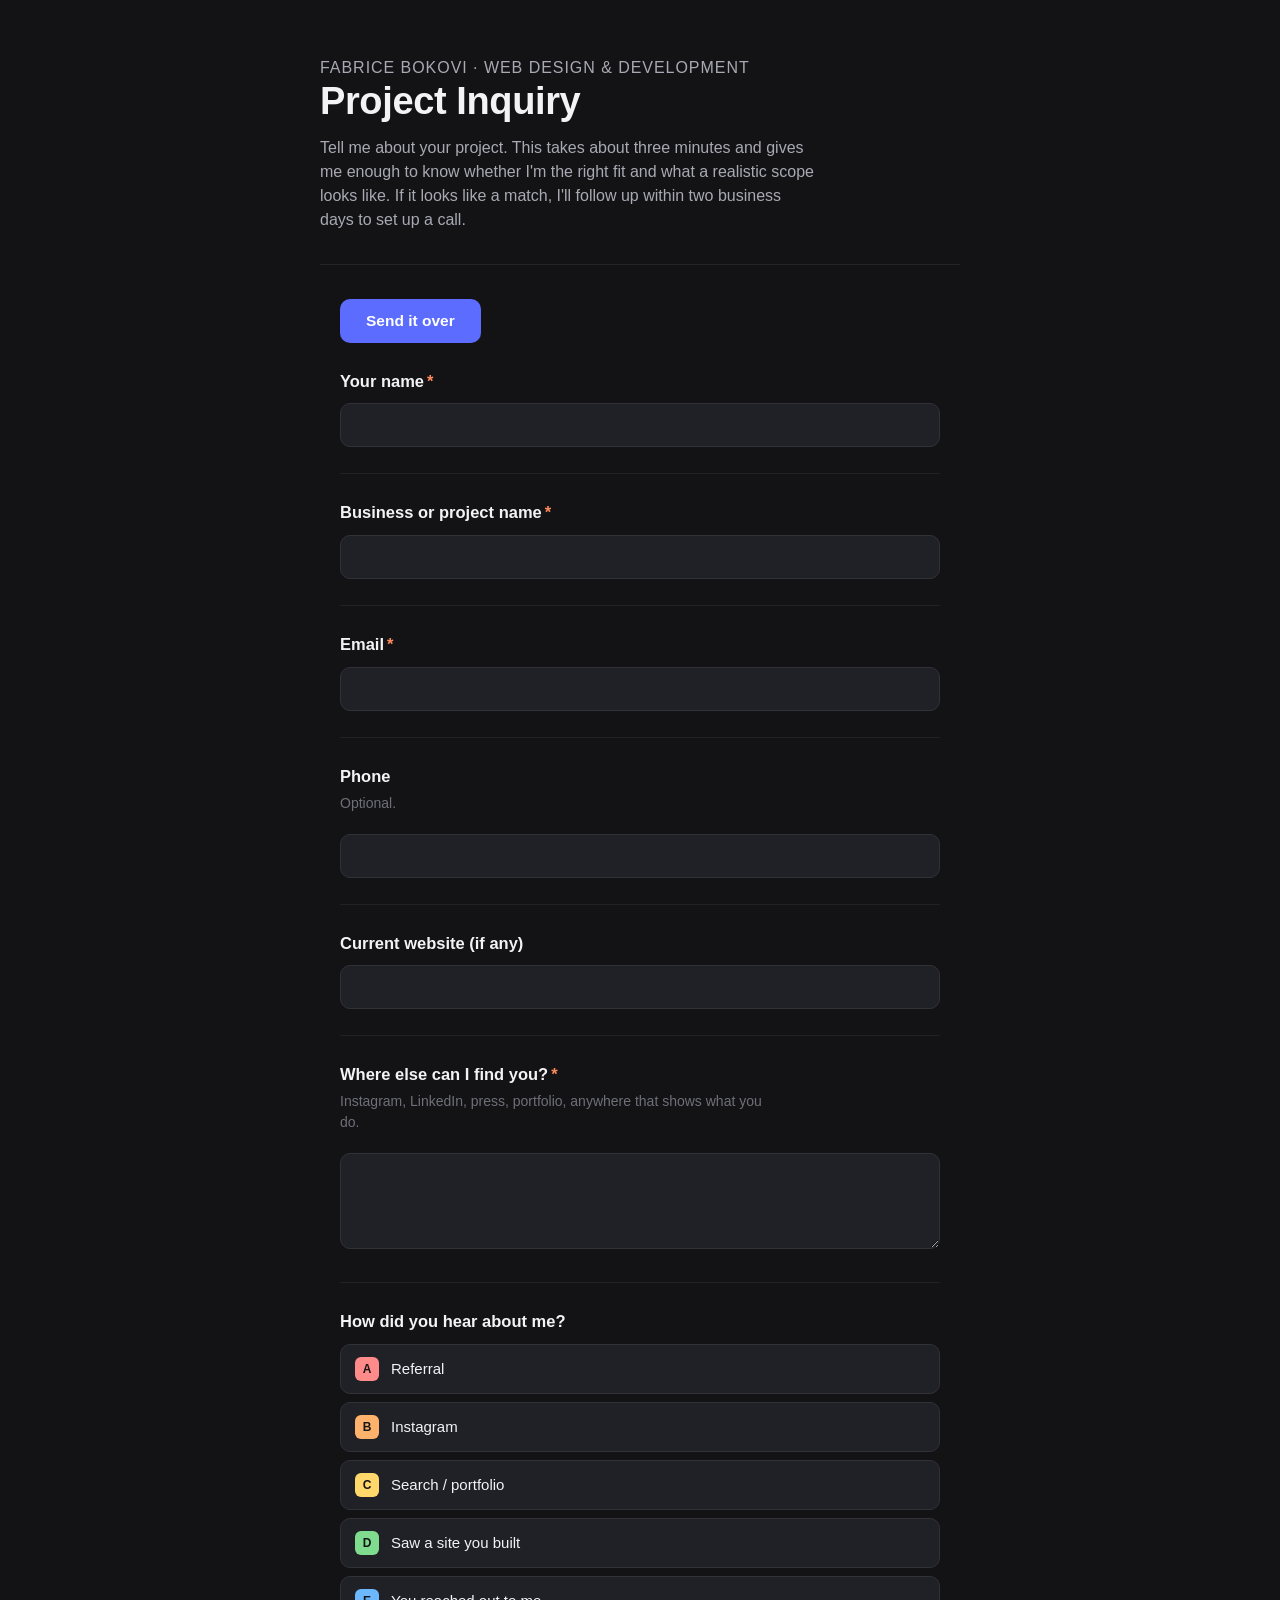
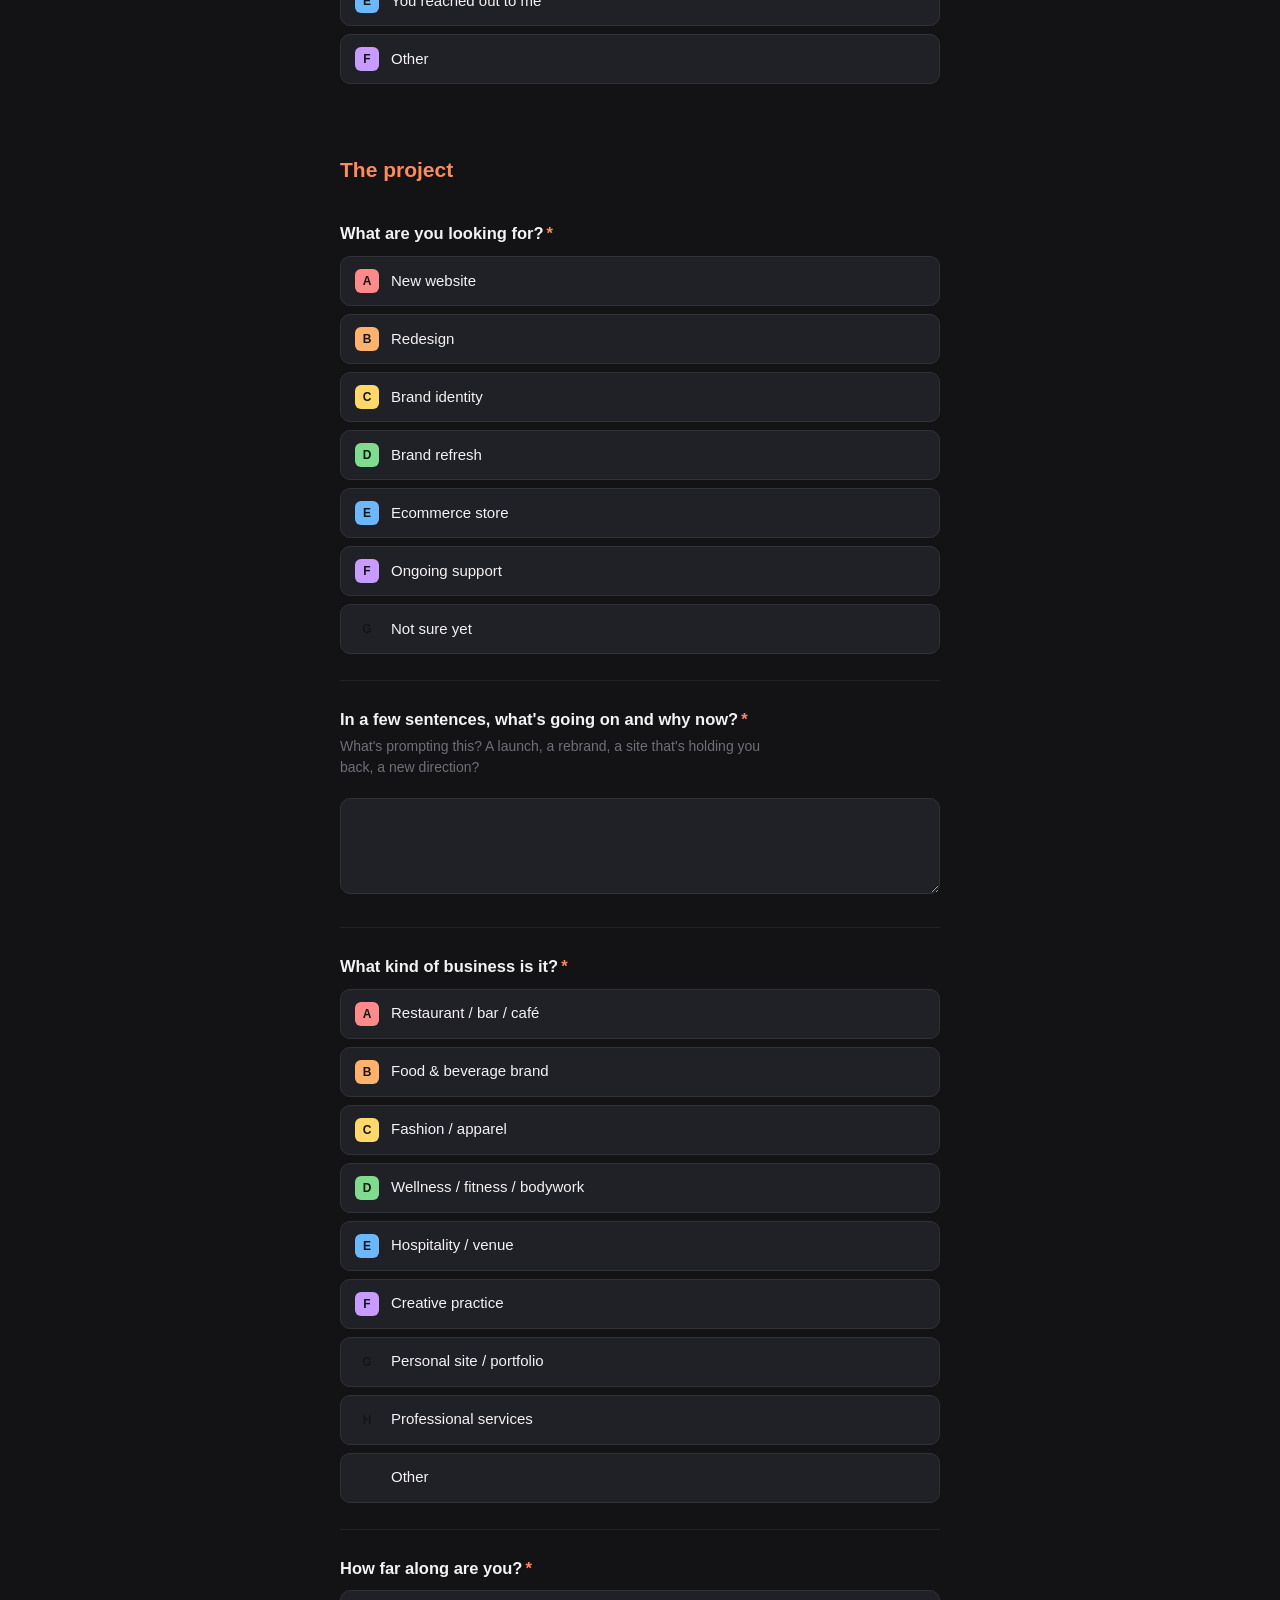
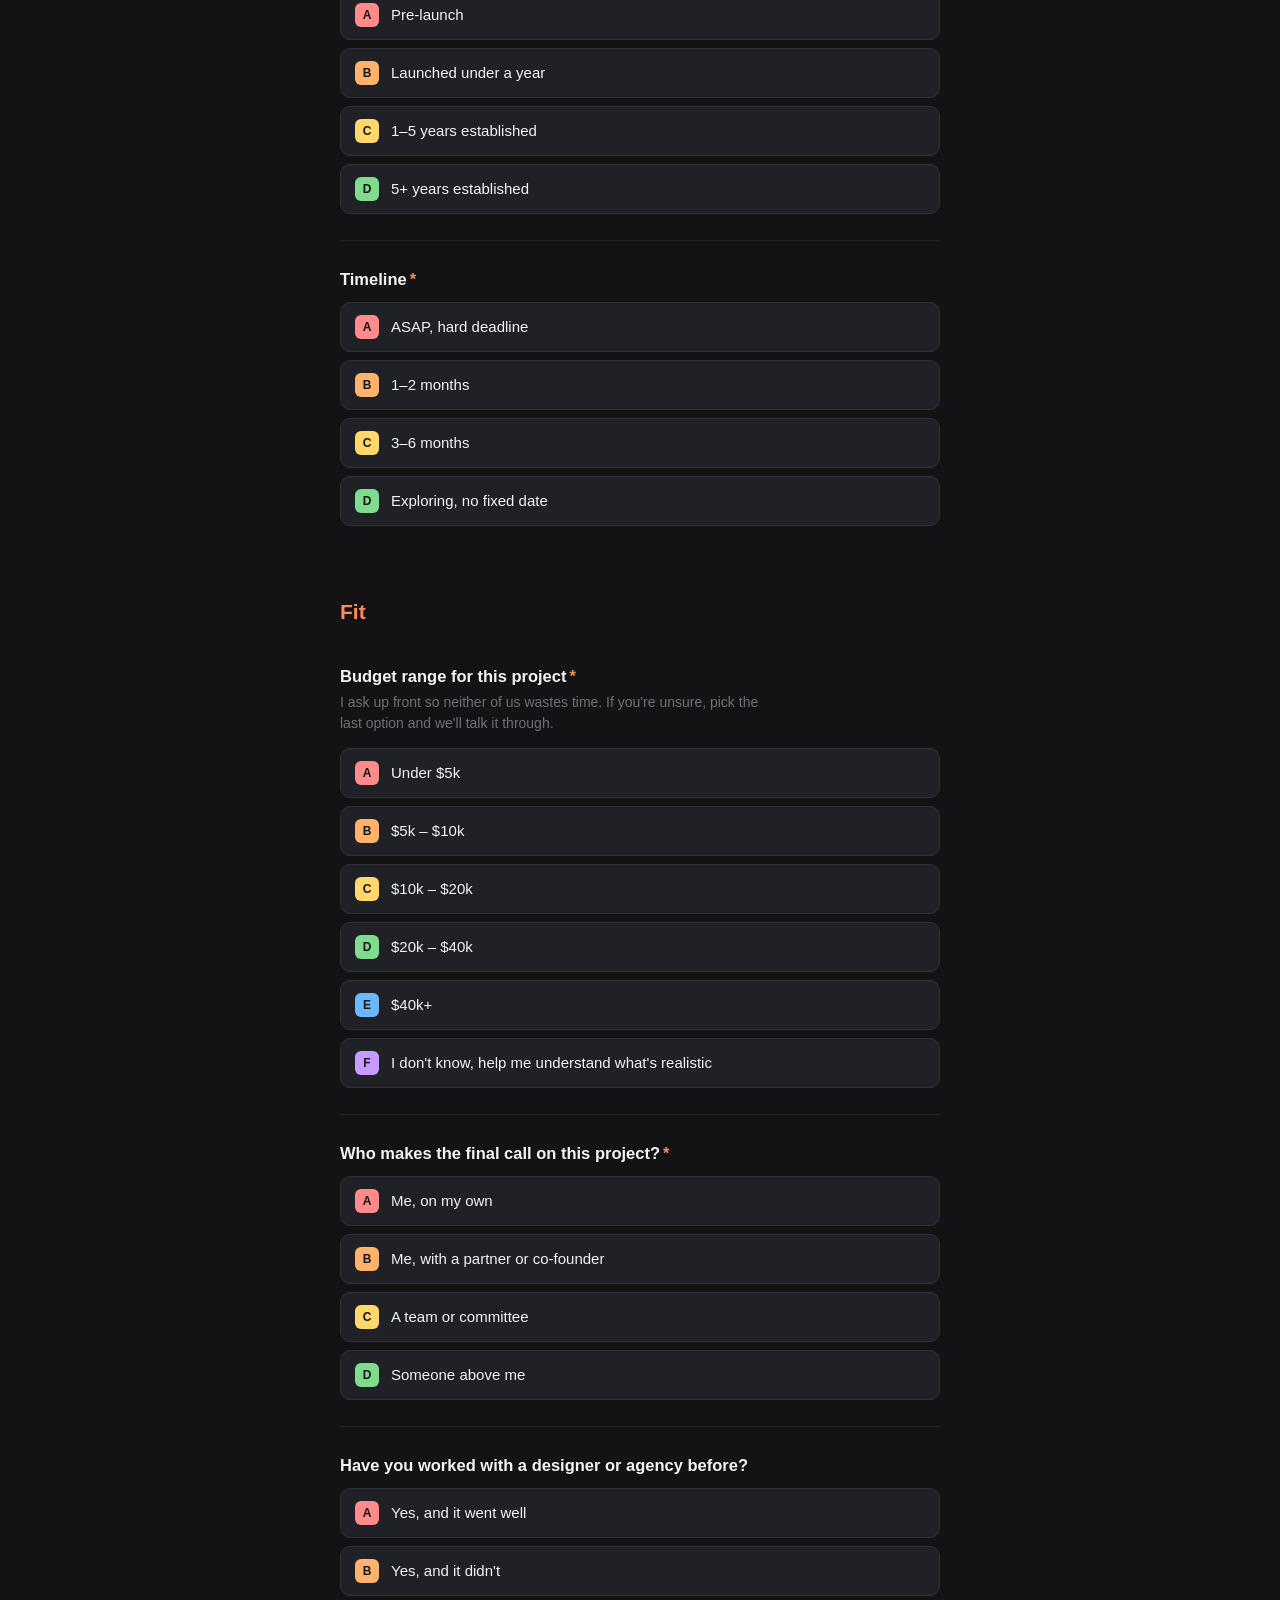
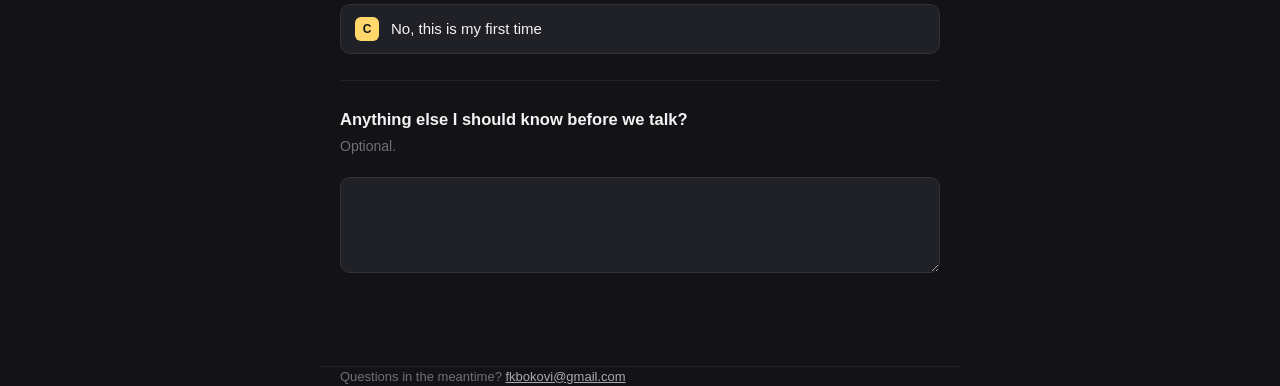
==== project-inquiry.html @ 313fa6fd "Add landing page and split Strategy Brief into business and personal versions - New index.html landi" ====
<!DOCTYPE html>
<html lang="en">
<head>
<meta charset="UTF-8">
<meta name="viewport" content="width=device-width, initial-scale=1.0">
<title>Project Inquiry &middot; Fabrice Bokovi</title>
<meta name="description" content="Tell me about your project, a short form to see if we're a fit.">
<link rel="stylesheet" href="style.css">
</head>
<body>

<div class="wrap top">
  <p class="eyebrow">Fabrice Bokovi &middot; Web Design &amp; Development</p>
  <h1>Project Inquiry</h1>
  <p>Tell me about your project. This takes about three minutes and gives me enough to know whether I'm the right fit and what a realistic scope looks like. If it looks like a match, I'll follow up within two business days to set up a call.</p>
</div>

<div class="wrap">
  <form id="inquiry-form">
    <!-- questions injected by form-engine.js from INQUIRY_DATA -->
    <div class="actions">
      <button type="submit" class="submit">Send it over</button>
      <span class="status"></span>
    </div>
  </form>

  <div id="success">
    <h2>Got it, thanks.</h2>
    <p>Your answers were sent over, and a copy also downloaded as a text file for your own records.</p>
    <p id="email-status" style="margin-top:8px;color:var(--text-dim)"></p>
    <p style="margin-top:18px"><button id="download-again" class="submit" type="button" style="background:transparent;border:1px solid var(--field-border);color:var(--text-dim)">Download again</button></p>
  </div>
</div>

<footer class="wrap">
  Questions in the meantime? <a href="mailto:fkbokovi@gmail.com">fkbokovi@gmail.com</a>
</footer>

<script src="form-engine.js"></script>
<script src="inquiry-data.js"></script>
<script>
  buildForm({
    formEl: document.getElementById("inquiry-form"),
    data: INQUIRY_DATA,
    title: "Project Inquiry",
    filenamePrefix: "project-inquiry",
    formspreeEndpoint: "https://formspree.io/f/xvkojwvg",
  });
</script>
</body>
</html>
---- style.css ----
/* ---------------------------------------------------------
   Fabrice Bokovi, client intake forms
   Tally-style: dark, single column, generous spacing.
--------------------------------------------------------- */

:root{
  --bg:#131316;
  --panel:#1b1b20;
  --field:#202027;
  --field-border:#313138;
  --field-border-focus:#5b6cff;
  --text:#f3f3f5;
  --text-dim:#a9a9b3;
  --text-faint:#6f6f79;
  --accent:#ff8a5c;
  --accent-2:#5b6cff;
  --ok:#3ecf8e;
  --danger:#ff6b6b;
  --radius:10px;
  --maxw:640px;
  --letter-a:#ff8a8a;
  --letter-b:#ffb26b;
  --letter-c:#ffd76b;
  --letter-d:#7fdc8f;
  --letter-e:#6bb8ff;
  --letter-f:#c79bff;
}

*{box-sizing:border-box}
html{scroll-behavior:smooth}
body{
  background:var(--bg);
  color:var(--text);
  font-family:-apple-system,BlinkMacSystemFont,"Segoe UI",Inter,Roboto,Helvetica,Arial,sans-serif;
  line-height:1.5;
  margin:0;
  padding:0;
}

.wrap{max-width:var(--maxw);margin:0 auto;padding:0 20px}

/* header */
.top{padding:56px 0 32px;border-bottom:1px solid #232328}
.eyebrow{font-size:12.5px;letter-spacing:.06em;text-transform:uppercase;color:var(--text-faint);margin:0 0 10px}
h1{font-size:clamp(28px,5vw,38px);font-weight:700;letter-spacing:-.01em;margin:0 0 12px;line-height:1.15}
.top p{color:var(--text-dim);font-size:16px;max-width:56ch;margin:0}

/* section headers within the form */
.section-head{padding:44px 0 4px;margin-top:8px}
.section-head:first-of-type{padding-top:36px}
.section-head h2{font-size:21px;font-weight:700;margin:0 0 6px;color:var(--accent)}
.section-head p{color:var(--text-dim);font-size:15px;margin:0;max-width:56ch}

.note{
  background:var(--panel);
  border:1px solid #232328;
  border-left:3px solid var(--accent-2);
  border-radius:0 var(--radius) var(--radius) 0;
  padding:14px 18px;
  margin:18px 0 28px;
  color:var(--text-dim);
  font-size:14.5px;
}
.note p{margin:0 0 8px}
.note p:last-child{margin-bottom:0}

/* fields */
form{padding-bottom:60px}
.field{padding:26px 0;border-bottom:1px solid #212126}
.field:last-child{border-bottom:none}
.hidden{display:none !important}
.field.sub{
  margin-top:16px;
  padding:18px 0 0 18px;
  border-left:2px solid var(--field-border);
  border-bottom:none;
}

label.q, .q-label{
  display:block;
  font-size:16.5px;
  font-weight:600;
  margin:0 0 4px;
  color:var(--text);
}
.q .req{color:var(--accent);margin-left:3px}
.help{color:var(--text-faint);font-size:14px;margin:4px 0 14px;max-width:56ch}

input[type=text],
input[type=email],
input[type=tel],
input[type=url],
input[type=date],
input[type=number],
textarea,
select{
  width:100%;
  background:var(--field);
  border:1px solid var(--field-border);
  color:var(--text);
  border-radius:var(--radius);
  padding:12px 14px;
  font-size:15.5px;
  font-family:inherit;
  margin-top:6px;
  transition:border-color .12s;
}
textarea{min-height:96px;resize:vertical}
input:focus,textarea:focus,select:focus{
  outline:none;
  border-color:var(--field-border-focus);
}
::placeholder{color:var(--text-faint)}

/* choice groups (radio/checkbox, tally-style lettered pills) */
.choices{display:flex;flex-direction:column;gap:8px;margin-top:10px}
.choice{
  display:flex;
  align-items:center;
  gap:12px;
  background:var(--field);
  border:1px solid var(--field-border);
  border-radius:var(--radius);
  padding:12px 14px;
  cursor:pointer;
  transition:border-color .12s,background .12s;
}
.choice:hover{border-color:#454550}
.choice input{position:absolute;opacity:0;width:0;height:0}
.choice .letter{
  flex:0 0 auto;
  width:24px;height:24px;
  border-radius:6px;
  display:flex;align-items:center;justify-content:center;
  font-size:12px;font-weight:700;color:#151517;
}
.choice span.txt{font-size:15px}
.choice:has(input:checked){
  border-color:var(--accent-2);
  background:#1e2030;
}

/* scale / matrix rows */
.scale-row{display:flex;align-items:center;gap:14px;margin:10px 0;flex-wrap:wrap}
.scale-row .ends{font-size:13px;color:var(--text-faint);min-width:96px}
.scale-opts{display:flex;gap:8px}
.scale-opts label{
  width:34px;height:34px;border-radius:8px;
  display:flex;align-items:center;justify-content:center;
  background:var(--field);border:1px solid var(--field-border);
  font-size:13px;color:var(--text-dim);cursor:pointer;
}
.scale-opts input{position:absolute;opacity:0}
.scale-opts label:has(input:checked){background:var(--accent-2);border-color:var(--accent-2);color:#fff}

/* file */
input[type=file]{
  width:100%;margin-top:6px;padding:10px 12px;
  background:var(--field);border:1px dashed var(--field-border);border-radius:var(--radius);
  color:var(--text-dim);font-size:14px;
}

/* buttons */
.actions{padding:34px 0 0;display:flex;gap:12px;align-items:center}
button.submit{
  background:var(--accent-2);color:#fff;border:none;
  border-radius:var(--radius);padding:13px 26px;font-size:15.5px;font-weight:600;
  cursor:pointer;transition:opacity .12s;
}
button.submit:hover{opacity:.9}
button.submit:disabled{opacity:.5;cursor:default}
.status{font-size:14px;color:var(--text-dim)}
.status.err{color:var(--danger)}

/* success state */
#success{
  display:none;
  text-align:center;
  padding:80px 0;
}
#success h2{font-size:26px;margin:0 0 12px;color:var(--ok)}
#success p{color:var(--text-dim);font-size:15.5px;max-width:48ch;margin:0 auto}

footer{
  border-top:1px solid #212126;
  padding:26px 0 60px;
  color:var(--text-faint);
  font-size:13px;
}
footer a{color:var(--text-dim)}

/* landing page hub links */
.hub-links{display:flex;flex-direction:column;gap:14px;padding:36px 0 60px}
.hub-link{
  display:block;
  background:var(--panel);
  border:1px solid var(--field-border);
  border-radius:var(--radius);
  padding:20px 22px;
  text-decoration:none;
  color:var(--text);
  transition:border-color .12s,background .12s;
}
.hub-link:hover{border-color:var(--accent-2);background:#1e2030}
.hub-link .hub-title{font-size:17px;font-weight:600;margin:0 0 4px}
.hub-link .hub-desc{font-size:14px;color:var(--text-dim);margin:0}

@media (max-width:520px){
  .top{padding:40px 0 26px}
  .field{padding:20px 0}
}
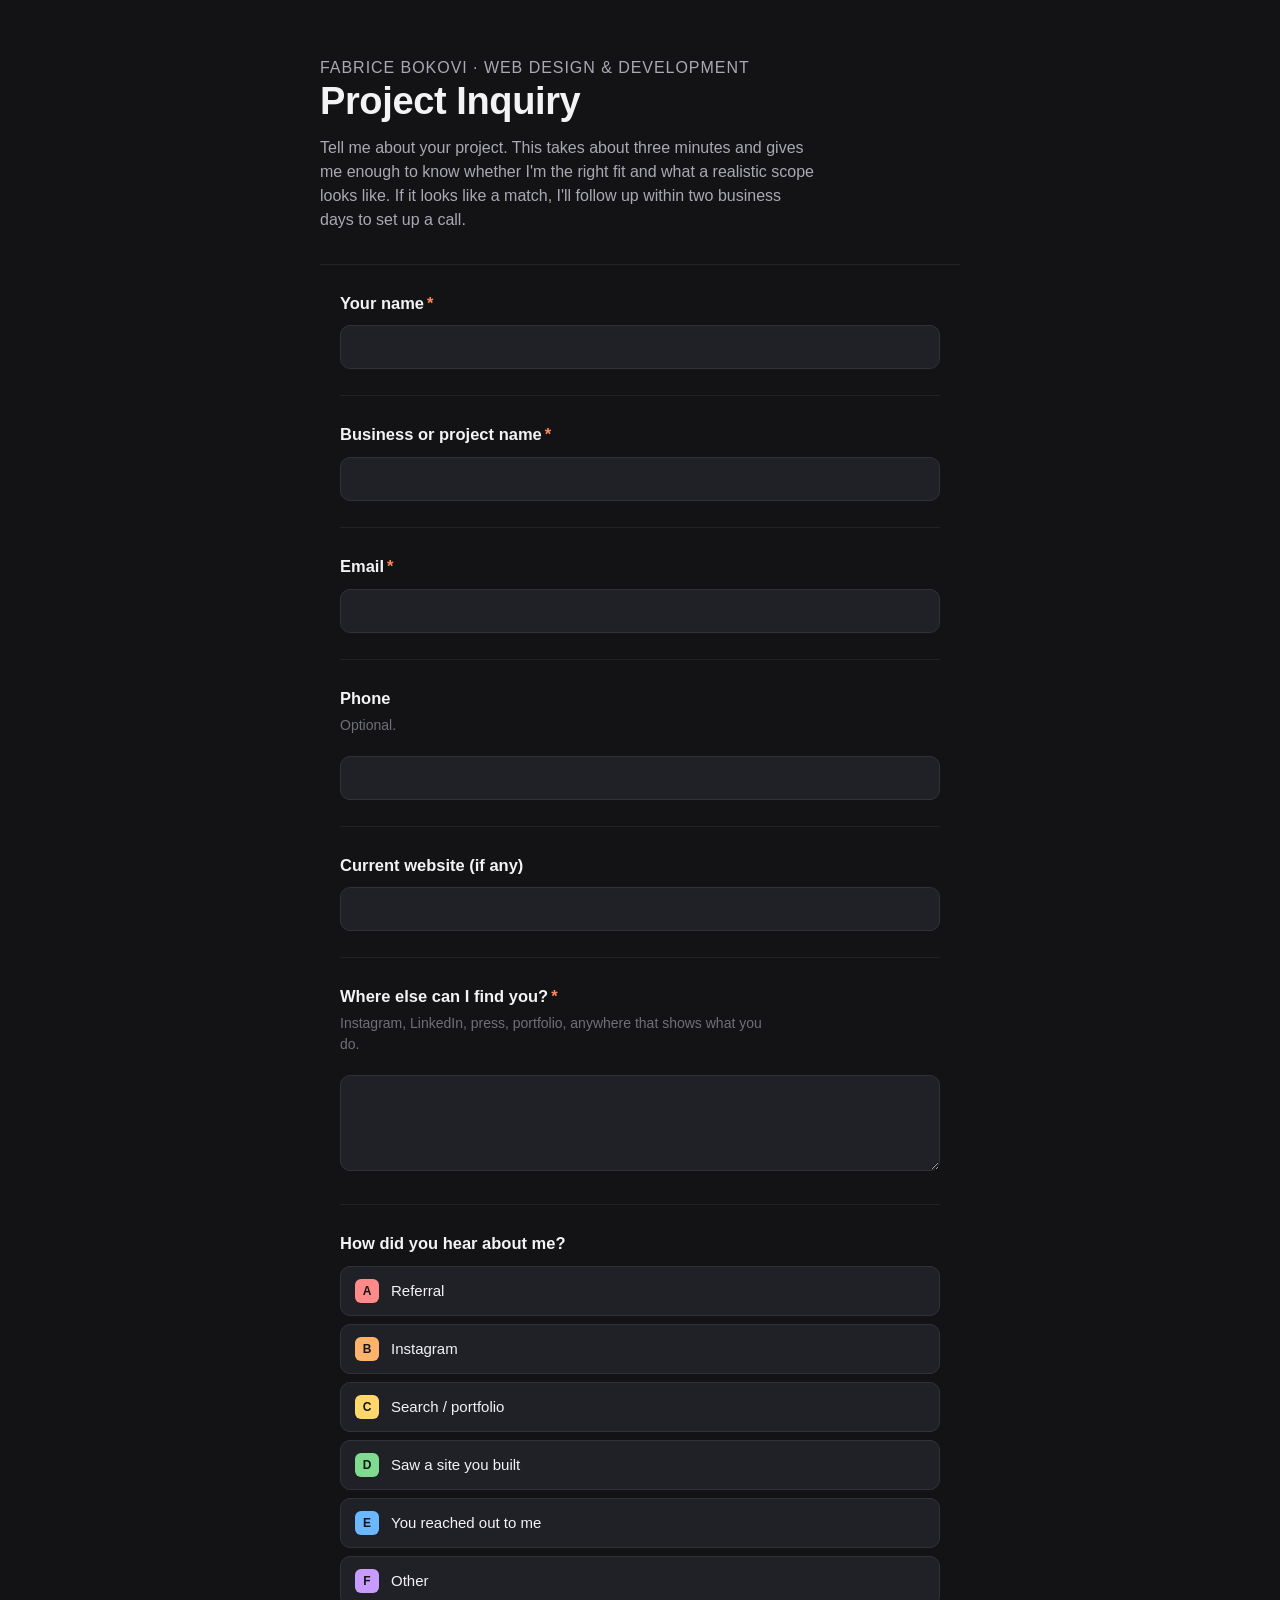
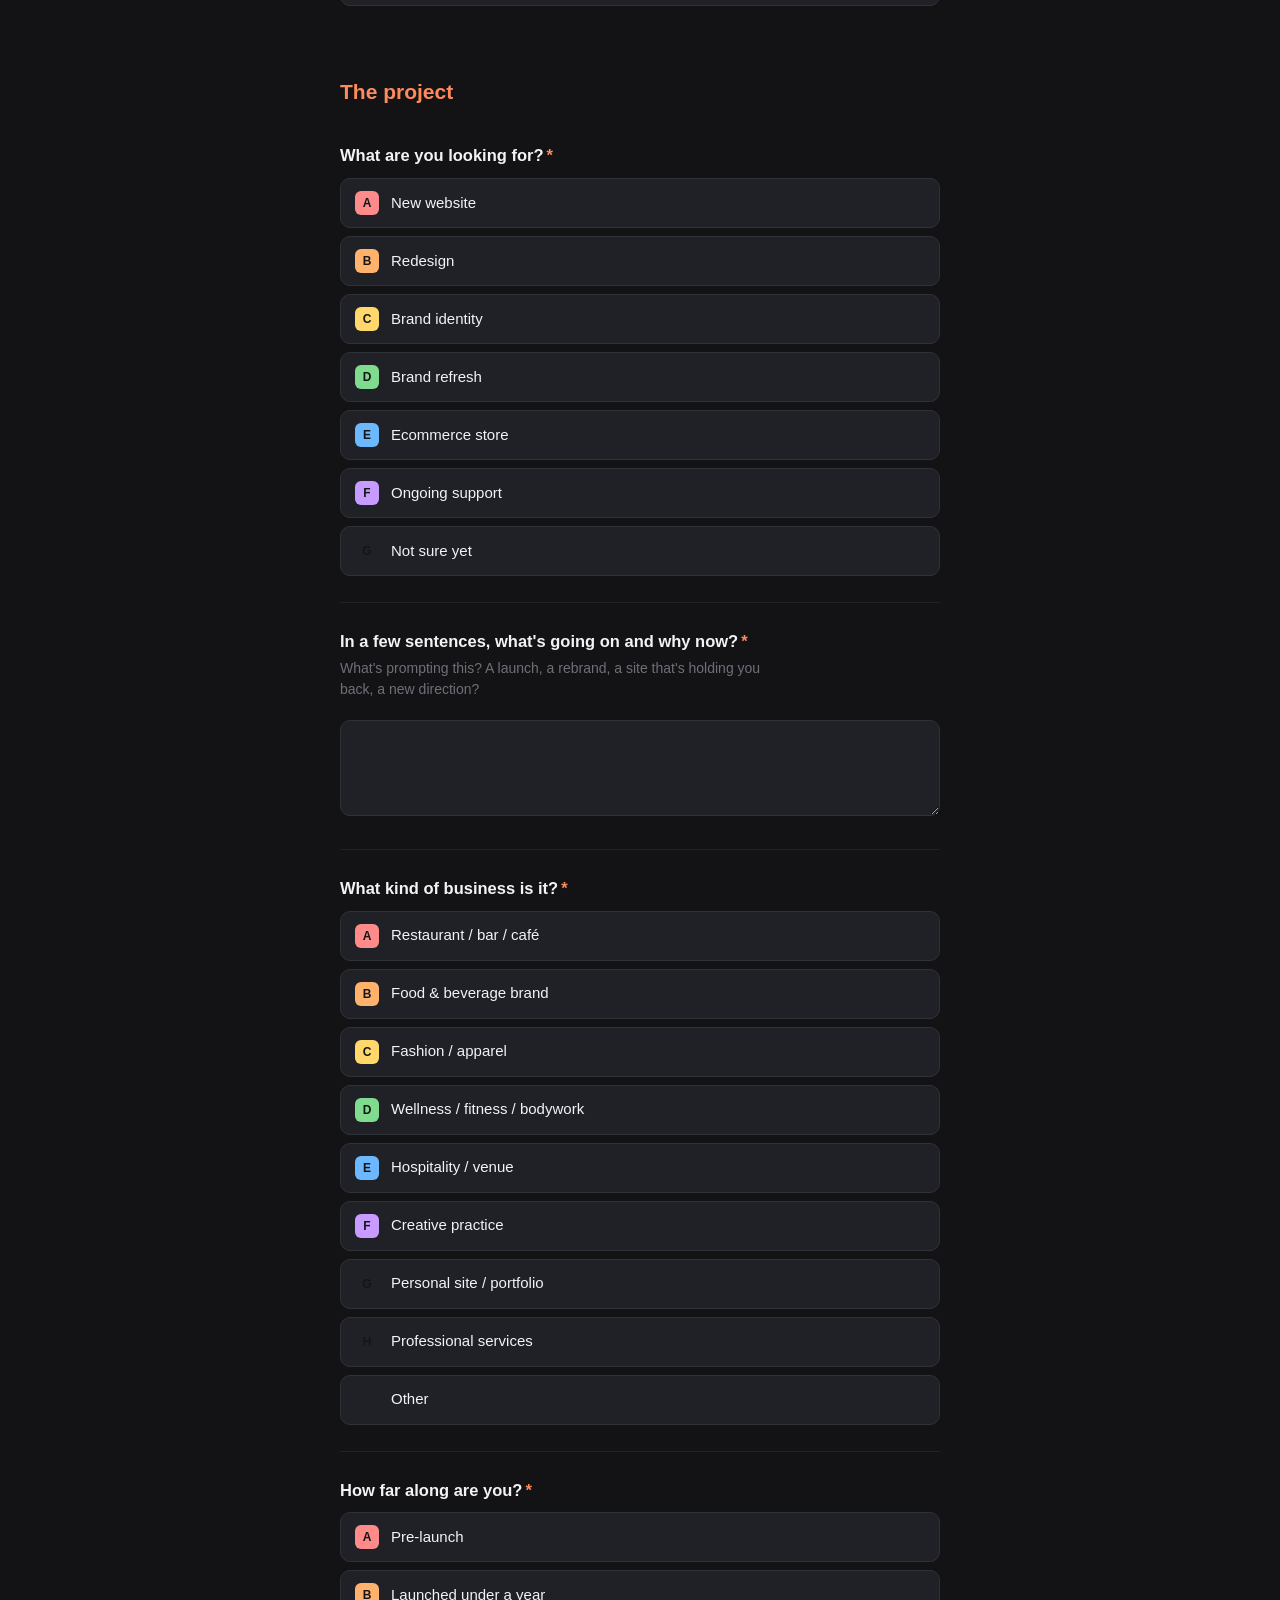
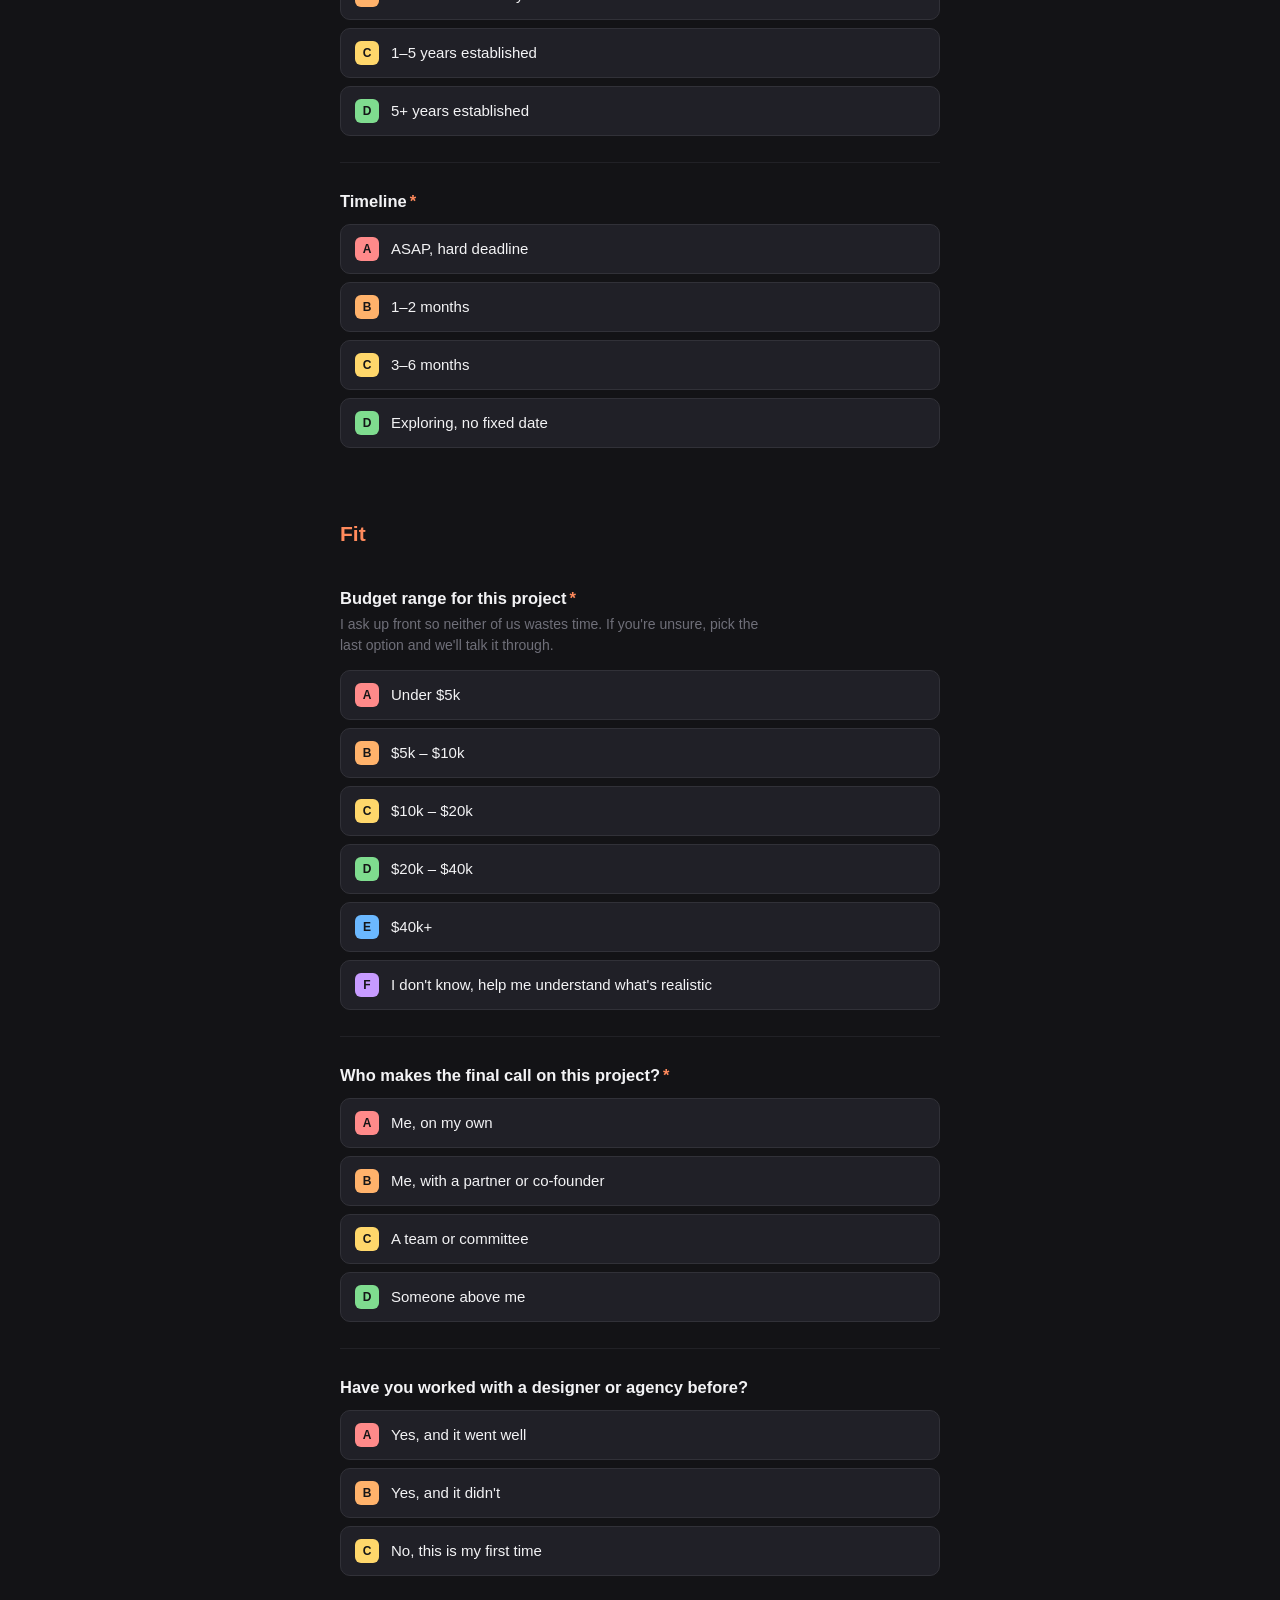
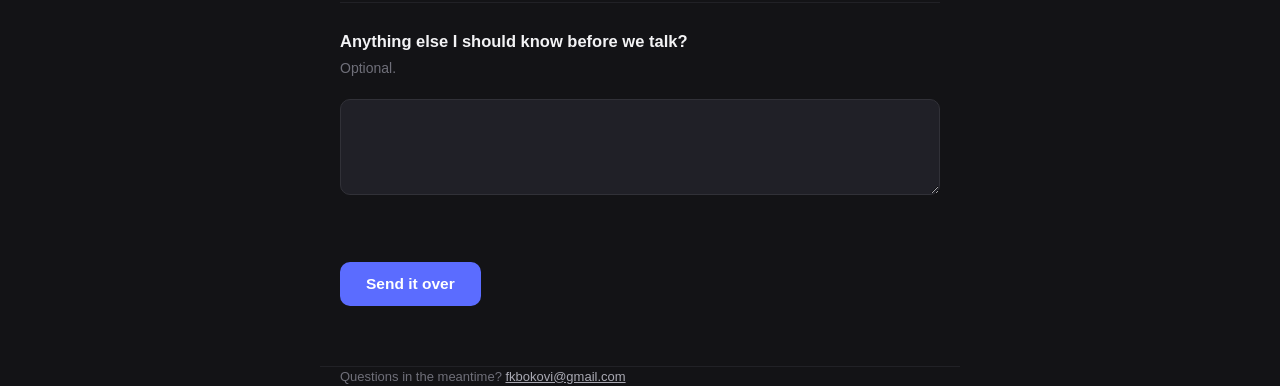
==== commit 56b6f12d: "Fix submit button placement, drop the .txt download, update CTAs Sections were being appended after " ====
--- a/project-inquiry.html
+++ b/project-inquiry.html
@@ -26,9 +26,7 @@
 
   <div id="success">
     <h2>Got it, thanks.</h2>
-    <p>Your answers were sent over, and a copy also downloaded as a text file for your own records.</p>
-    <p id="email-status" style="margin-top:8px;color:var(--text-dim)"></p>
-    <p style="margin-top:18px"><button id="download-again" class="submit" type="button" style="background:transparent;border:1px solid var(--field-border);color:var(--text-dim)">Download again</button></p>
+    <p>Your answers were sent over. I'll follow up within two business days.</p>
   </div>
 </div>
 
@@ -42,8 +40,6 @@
   buildForm({
     formEl: document.getElementById("inquiry-form"),
     data: INQUIRY_DATA,
-    title: "Project Inquiry",
-    filenamePrefix: "project-inquiry",
     formspreeEndpoint: "https://formspree.io/f/xvkojwvg",
   });
 </script>
--- a/style.css
+++ b/style.css
@@ -153,6 +153,18 @@
 .scale-opts input{position:absolute;opacity:0}
 .scale-opts label:has(input:checked){background:var(--accent-2);border-color:var(--accent-2);color:#fff}
 
+/* radar chart preview for multi-row scale questions */
+.scale-with-radar{display:flex;flex-wrap:wrap;gap:28px;align-items:flex-start}
+.scale-rows{flex:1 1 260px;min-width:220px}
+.radar-chart-wrap{flex:0 0 auto;width:220px;max-width:100%;margin:0 auto}
+.radar-chart{width:100%;height:auto;display:block;overflow:visible}
+.radar-ring{fill:none;stroke:var(--field-border);stroke-width:1}
+.radar-axis{stroke:var(--field-border);stroke-width:1}
+.radar-label{fill:var(--text-faint);font-size:9px}
+.radar-shape{fill:rgba(91,108,255,.28);stroke:var(--accent-2);stroke-width:2}
+.radar-dot{fill:var(--accent-2)}
+.radar-dot.hidden{display:none}
+
 /* file */
 input[type=file]{
   width:100%;margin-top:6px;padding:10px 12px;
